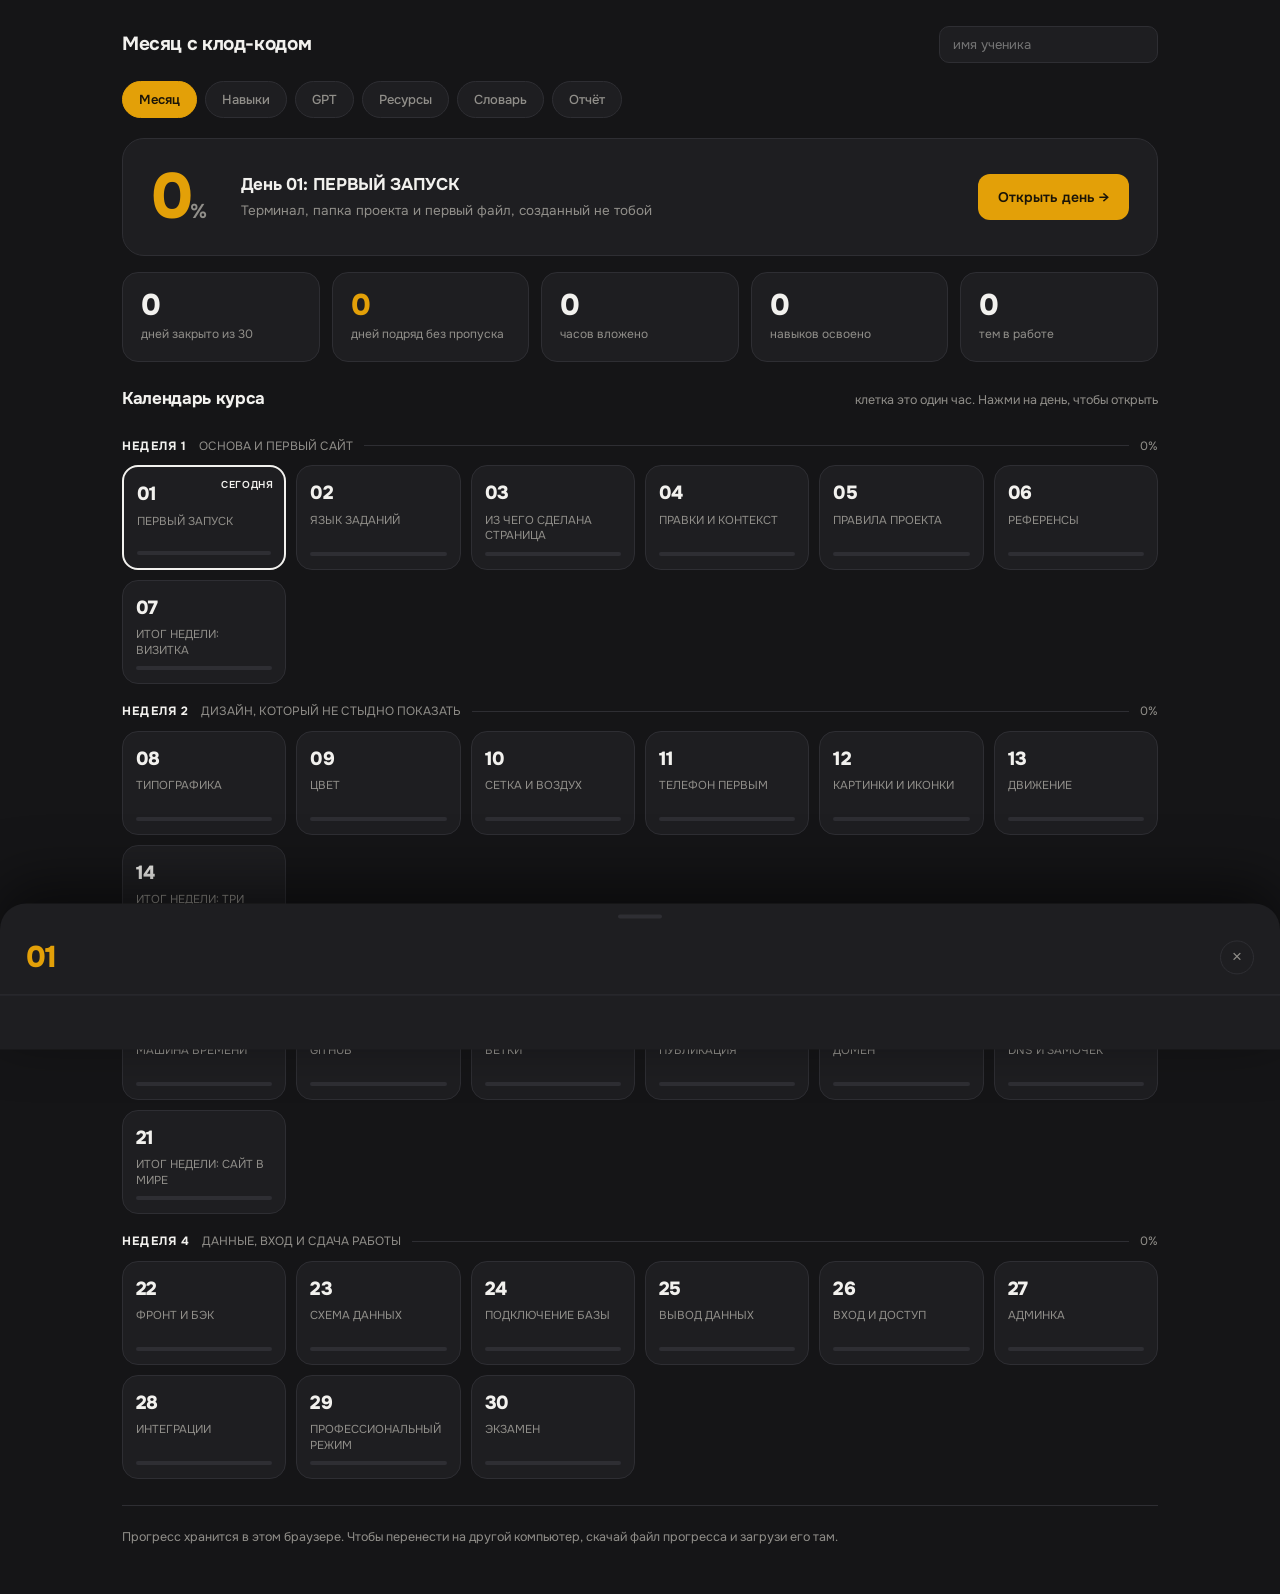
==== index.html @ 1808fb8f "Школа клод-кода: трекер месяца, панель учителя, подключение базы Co-Authored-By: Claude Opus 5 (1M c" ====
<!DOCTYPE html>
<html lang="ru">
<head>
<meta charset="utf-8">
<meta name="viewport" content="width=device-width, initial-scale=1">
<title>Школа клод-кода: месяц по часу в день</title>
<link rel="preconnect" href="https://fonts.gstatic.com" crossorigin>
<link href="https://fonts.googleapis.com/css2?family=Onest:wght@400;500;600;700;800&family=IBM+Plex+Mono:wght@400;500&display=swap" rel="stylesheet">
<link rel="stylesheet" href="css/tracker.css">
</head>
<body>

<div class="wrap">
  <header>
    <h1>Месяц с клод-кодом</h1>
    <span class="sync" id="syncState"></span>
    <span class="who"><input id="who" placeholder="имя ученика"></span>
    <button class="btn" id="btnExit" style="display:none;margin:0">Выйти</button>
  </header>

  <nav>
    <button data-go="month" class="on">Месяц</button>
    <button data-go="skills">Навыки</button>
    <button data-go="gpt">GPT</button>
    <button data-go="res">Ресурсы</button>
    <button data-go="gloss">Словарь</button>
    <button data-go="report">Отчёт</button>
  </nav>

  <section class="on" id="v-month">
    <div class="hero">
      <div class="big" id="bigPct">0<small>%</small></div>
      <div class="txt"><h3 id="heroT">Начни с первого дня</h3><p id="heroP"></p></div>
      <button class="cta" id="ctaBtn">Открыть день →</button>
    </div>

    <div class="tiles">
      <div class="tile"><b id="tDone">0</b><span>дней закрыто из 30</span></div>
      <div class="tile hot"><b id="tStreak">0</b><span>дней подряд без пропуска</span></div>
      <div class="tile"><b id="tHours">0</b><span>часов вложено</span></div>
      <div class="tile"><b id="tSkills">0</b><span>навыков освоено</span></div>
      <div class="tile"><b id="tLearn">0</b><span>тем в работе</span></div>
    </div>

    <div class="sec-head"><h2>Календарь курса</h2><span>клетка это один час. Нажми на день, чтобы открыть</span></div>
    <div class="cal" id="cal"></div>
  </section>

  <section id="v-skills">
    <div class="sec-head"><h2>Карта навыков</h2><span>нажми на плашку: не пробовал → учусь → умею</span></div>
    <div id="skills"></div>
  </section>

  <section id="v-gpt">
    <div class="sec-head"><h2>Работа с GPT</h2><span>GPT придумывает и объясняет, Claude Code делает файлы</span></div>
    <div id="gpt"></div>
  </section>

  <section id="v-res">
    <div class="sec-head"><h2>Ресурсы</h2><span>где брать дизайн, компоненты, шрифты, домены и базы</span></div>
    <div id="res"></div>
  </section>

  <section id="v-gloss">
    <div class="sec-head"><h2>Словарь</h2><span>80 профессиональных слов простыми объяснениями</span></div>
    <input class="search" id="gSearch" placeholder="искать: домен, база, деплой...">
    <div id="gloss"></div>
  </section>

  <section id="v-report">
    <div class="sec-head"><h2>Отчёт учителю</h2><span>скопируй и отправь в переписку</span></div>
    <div style="margin-bottom:16px">
      <button class="btn acc" id="btnCopy">Скопировать отчёт</button>
      <button class="btn" id="btnSave">Скачать прогресс</button>
      <label class="btn" style="display:inline-block">Загрузить прогресс
        <input type="file" id="fileLoad" accept="application/json" style="display:none"></label>
      <button class="btn" id="btnReset">Сбросить</button>
    </div>
    <div class="report" id="reportBox"></div>
  </section>

  <footer>Прогресс хранится в этом браузере. Чтобы перенести на другой компьютер, скачай файл прогресса и загрузи его там.</footer>
</div>

<div class="veil" id="veil"></div>
<div class="sheet" id="sheet">
  <div class="grab"></div>
  <div class="sh-head">
    <div class="n" id="shN">01</div>
    <div><h3 id="shT"></h3><p id="shL"></p></div>
    <button id="shClose">×</button>
  </div>
  <div class="sh-body" id="shB"></div>
</div>

<div class="gate" id="gate">
  <div class="gate-box">
    <div class="gate-num">30</div>
    <h2>Школа клод-кода</h2>
    <p>Месяц по одному часу в день. Введи код приглашения, который дал учитель, и продолжай с того места, где остановился.</p>
    <input id="codeInput" placeholder="код приглашения" autocomplete="off" spellcheck="false">
    <button class="btn acc" id="codeBtn" style="width:100%;margin:0">Войти</button>
    <div class="gate-err" id="codeErr"></div>
    <div class="gate-alt"><button id="localBtn">Заниматься без кода, только на этом компьютере</button></div>
  </div>
</div>

<script src="js/config.js"></script>
<script src="js/course.js"></script>
<script src="js/store.js"></script>
<script src="js/supa.js"></script>
<script src="js/tracker.js"></script>
</body>
</html>
---- css/tracker.css ----
/* ТРЕКЕР МЕСЯЦА · палитра «Уголь» */
:root{
  --bg:#151517; --bg2:#101012; --card:#1e1e21; --card2:#252529;
  --ink:#f2f1ee; --dim:#918f8a; --line:#2e2e33;
  --acc:#e3a008; --acc-soft:#3a2f14; --on:#1a1408;
  --f1:#26251f; --f2:#3b3524; --f3:#5c4f24;
  --warn:#e3a008; --bad:#e06c4f;
}
*{box-sizing:border-box;margin:0;padding:0}
body{background:var(--bg);color:var(--ink);font-family:Onest,system-ui,sans-serif;font-size:15px;line-height:1.55}
.wrap{max-width:1080px;margin:0 auto;padding:0 22px}
a{color:inherit}

header{padding:26px 0 18px;display:flex;align-items:center;gap:16px;flex-wrap:wrap}
header h1{font-size:19px;font-weight:700;letter-spacing:-0.02em}
header .who{margin-left:auto}
header input{font-family:Onest;font-size:13px;border:1px solid var(--line);border-radius:10px;padding:9px 13px;background:var(--card);color:var(--ink);outline:none;min-width:180px}
header input:focus{border-color:var(--acc)}

nav{display:flex;gap:8px;flex-wrap:wrap;margin-bottom:20px}
nav button{font-family:Onest;font-size:13px;font-weight:500;padding:9px 16px;border:1px solid var(--line);background:var(--card);color:var(--dim);border-radius:999px;cursor:pointer}
nav button:hover{color:var(--ink)}
nav button.on{background:var(--acc);border-color:var(--acc);color:var(--on);font-weight:600}

section{display:none}
section.on{display:block}
.sec-head{margin:6px 0 16px;display:flex;align-items:baseline;justify-content:space-between;gap:16px;flex-wrap:wrap}
.sec-head h2{font-size:17px;font-weight:700;letter-spacing:-0.02em}
.sec-head span{font-size:12.5px;color:var(--dim)}

/* ГЛАВНЫЙ БЛОК */
.hero{background:var(--card);border:1px solid var(--line);border-radius:22px;padding:26px 28px;margin-bottom:16px;display:flex;gap:34px;align-items:center;flex-wrap:wrap}
.hero .big{font-size:64px;font-weight:800;letter-spacing:-0.05em;line-height:1;color:var(--acc)}
.hero .big small{font-size:20px;color:var(--dim);font-weight:600;letter-spacing:0}
.hero .txt h3{font-size:17px;font-weight:700;letter-spacing:-0.02em;margin-bottom:3px}
.hero .txt p{font-size:13.5px;color:var(--dim);max-width:430px}
.hero .cta{margin-left:auto;background:var(--acc);color:var(--on);border:none;border-radius:12px;padding:14px 20px;font-family:Onest;font-size:14px;font-weight:600;cursor:pointer}
.hero .cta:hover{filter:brightness(1.1)}

.tiles{display:grid;grid-template-columns:repeat(auto-fit,minmax(150px,1fr));gap:12px;margin-bottom:24px}
.tile{background:var(--card);border:1px solid var(--line);border-radius:16px;padding:16px 18px}
.tile b{display:block;font-size:30px;font-weight:800;letter-spacing:-0.04em;line-height:1.1}
.tile span{font-size:12px;color:var(--dim)}
.tile.hot b{color:var(--acc)}

/* КАЛЕНДАРЬ */
.cal{display:grid;grid-template-columns:repeat(6,1fr);gap:10px;margin-bottom:26px}
.cell{background:var(--card);border:1px solid var(--line);border-radius:16px;padding:13px;min-height:104px;cursor:pointer;display:flex;flex-direction:column;position:relative;transition:.15s}
.cell:hover{transform:translateY(-2px);border-color:var(--dim)}
.cell .n{font-size:19px;font-weight:800;letter-spacing:-0.03em}
.cell .t{font-size:11.5px;color:var(--dim);line-height:1.35;margin-top:4px;flex:1}
.cell .p{height:4px;background:var(--line);border-radius:3px;overflow:hidden;margin-top:8px}
.cell .p i{display:block;height:100%;background:var(--acc);border-radius:3px}
.cell.f1{background:var(--f1)}
.cell.f2{background:var(--f2)}
.cell.f3{background:var(--f3)}
.cell.full{background:var(--acc);border-color:var(--acc);color:var(--on)}
.cell.full .t{color:rgba(26,20,8,.72)}
.cell.full .p{background:rgba(26,20,8,.22)}
.cell.full .p i{background:var(--on)}
.cell.today{border:2px solid var(--ink)}
.cell .badge{position:absolute;top:10px;right:11px;font-size:10px;font-weight:600;color:var(--dim);text-transform:uppercase;letter-spacing:.06em}
.cell.today .badge{color:var(--ink)}
.cell.full .badge{color:var(--on)}
.wk{grid-column:1/-1;display:flex;align-items:center;gap:11px;margin-top:8px}
.wk b{font-size:12px;font-weight:700;letter-spacing:.1em;text-transform:uppercase}
.wk span{font-size:12px;color:var(--dim)}
.wk i{flex:1;height:1px;background:var(--line)}

/* ШТОРКА ДНЯ */
.sheet{position:fixed;left:0;right:0;bottom:0;max-height:88vh;background:var(--card);border-radius:26px 26px 0 0;box-shadow:0 -18px 60px rgba(0,0,0,.55);transform:translateY(102%);transition:transform .34s cubic-bezier(.22,.7,.25,1);z-index:60;display:flex;flex-direction:column}
.sheet.on{transform:none}
.sheet .grab{width:44px;height:4px;background:var(--line);border-radius:3px;margin:11px auto 0}
.sh-head{padding:16px 26px 14px;border-bottom:1px solid var(--line);display:flex;align-items:center;gap:14px}
.sh-head .n{font-size:30px;font-weight:800;letter-spacing:-0.04em;color:var(--acc)}
.sh-head h3{font-size:17px;font-weight:700;letter-spacing:-0.02em}
.sh-head p{font-size:13px;color:var(--dim)}
.sh-head button{margin-left:auto;border:1px solid var(--line);background:none;width:34px;height:34px;border-radius:50%;font-size:17px;cursor:pointer;color:var(--dim)}
.sh-body{overflow-y:auto;padding:20px 26px 34px}
h4.lbl{font-size:11.5px;letter-spacing:.14em;text-transform:uppercase;color:var(--dim);margin:20px 0 10px}
h4.lbl:first-child{margin-top:0}
.learn{display:grid;grid-template-columns:repeat(auto-fill,minmax(250px,1fr));gap:10px}
.learn div{background:var(--card2);border-radius:13px;padding:12px 14px}
.learn b{display:block;font-size:13px;font-weight:600;margin-bottom:3px}
.learn span{font-size:12.5px;color:var(--dim)}
.step{display:flex;gap:12px;align-items:flex-start;padding:12px 14px;border:1px solid var(--line);border-radius:13px;margin-bottom:8px;cursor:pointer}
.step:hover{background:var(--card2)}
.step .bx{width:21px;height:21px;border-radius:7px;border:1.5px solid var(--line);flex:0 0 21px;display:flex;align-items:center;justify-content:center;font-size:13px;color:var(--on)}
.step.on .bx{background:var(--acc);border-color:var(--acc)}
.step.on span{color:var(--dim);text-decoration:line-through}
.gpt{background:var(--acc-soft);border-left:4px solid var(--acc);border-radius:0 14px 14px 0;padding:15px 17px;font-size:13.5px}
.gpt b{display:block;font-size:11px;letter-spacing:.14em;text-transform:uppercase;color:var(--acc);margin-bottom:6px}
.sk{display:flex;align-items:center;gap:12px;padding:10px 0;border-bottom:1px solid var(--line)}
.sk p{flex:1;font-size:13.5px}
.sk button{font-family:Onest;font-size:11.5px;font-weight:600;padding:7px 13px;border-radius:999px;border:1px solid var(--line);background:none;color:var(--dim);cursor:pointer;min-width:118px}
.sk button[data-v="1"]{background:var(--acc-soft);border-color:var(--acc);color:var(--acc)}
.sk button[data-v="2"]{background:var(--acc);border-color:var(--acc);color:var(--on)}
textarea{width:100%;margin-top:8px;border:1px solid var(--line);border-radius:13px;padding:13px;font-family:Onest;font-size:13.5px;min-height:82px;resize:vertical;background:var(--bg2);color:var(--ink)}
textarea:focus{outline:none;border-color:var(--acc)}
.veil{position:fixed;inset:0;background:rgba(0,0,0,.6);opacity:0;pointer-events:none;transition:.3s;z-index:50}
.veil.on{opacity:1;pointer-events:auto}

/* НАВЫКИ */
.skgroup{margin-bottom:24px}
.skgroup h3{font-size:13px;font-weight:700;letter-spacing:.08em;text-transform:uppercase;color:var(--dim);margin-bottom:10px;display:flex;gap:10px;align-items:center}
.skgroup h3 i{flex:1;height:1px;background:var(--line)}
.skday{background:var(--card);border:1px solid var(--line);border-radius:16px;padding:14px 18px;margin-bottom:10px}
.skday em{font-style:normal;font-size:12px;color:var(--dim);display:block;margin-bottom:6px}
.skday .sk:last-child{border-bottom:none;padding-bottom:0}

/* КАРТОЧКИ КОНТЕНТА */
.cards{display:grid;grid-template-columns:repeat(auto-fill,minmax(300px,1fr));gap:12px;margin-bottom:26px}
.rc{background:var(--card);border:1px solid var(--line);border-radius:16px;padding:15px 17px;text-decoration:none;display:block;transition:.15s}
.rc:hover{border-color:var(--acc);transform:translateY(-2px)}
.rc b{display:block;font-size:14px;font-weight:600;margin-bottom:2px}
.rc .u{font-size:11px;color:var(--acc);margin-bottom:7px;word-break:break-all}
.rc p{font-size:12.5px;color:var(--dim);line-height:1.5}
.grouphead{font-size:13px;font-weight:700;letter-spacing:.06em;text-transform:uppercase;margin:0 0 12px;display:flex;gap:10px;align-items:center}
.grouphead i{flex:1;height:1px;background:var(--line)}

.pcard{background:var(--card);border:1px solid var(--line);border-radius:16px;padding:17px 19px;margin-bottom:12px}
.pcard b{display:block;font-size:15px;font-weight:600;margin-bottom:4px}
.pcard .d{font-size:12.5px;color:var(--dim);margin-bottom:11px}
.pcard pre{background:var(--bg2);border:1px solid var(--line);border-radius:12px;padding:14px;font-family:"IBM Plex Mono",ui-monospace,monospace;font-size:12.5px;line-height:1.6;white-space:pre-wrap;color:var(--ink);margin-bottom:11px}
.btn{font-family:Onest;font-size:12.5px;font-weight:600;padding:10px 16px;border-radius:999px;border:1px solid var(--line);background:var(--card);color:var(--ink);cursor:pointer;margin-right:8px;margin-bottom:8px}
.btn:hover{border-color:var(--acc);color:var(--acc)}
.btn.acc{background:var(--acc);border-color:var(--acc);color:var(--on)}
.btn.acc:hover{color:var(--on);filter:brightness(1.1)}

input.search{width:100%;font-family:Onest;font-size:14.5px;padding:14px 17px;border:1px solid var(--line);border-radius:14px;background:var(--card);color:var(--ink);margin-bottom:16px;outline:none}
input.search:focus{border-color:var(--acc)}
.gterm{background:var(--card);border:1px solid var(--line);border-radius:14px;padding:13px 16px}
.gterm b{display:block;font-size:13.5px;font-weight:600;margin-bottom:3px}
.gterm span{font-size:12.5px;color:var(--dim)}

.report{background:var(--card);border:1px solid var(--line);border-radius:18px;padding:20px 22px;margin-bottom:14px}
.report pre{font-family:"IBM Plex Mono",ui-monospace,monospace;font-size:12.5px;line-height:1.65;white-space:pre-wrap;color:var(--dim);max-height:420px;overflow-y:auto}
.empty{border:1px dashed var(--line);border-radius:16px;padding:26px;text-align:center;color:var(--dim);font-size:13px}
footer{padding:22px 0 46px;font-size:12.5px;color:var(--dim);border-top:1px solid var(--line);margin-top:26px}

@media (max-width:860px){ .cal{grid-template-columns:repeat(3,1fr)} }
@media (max-width:520px){ .cal{grid-template-columns:repeat(2,1fr)} .hero .big{font-size:48px} .hero .cta{margin-left:0;width:100%} }

/* ВХОД ПО КОДУ */
.gate{position:fixed;inset:0;background:var(--bg);z-index:90;display:flex;align-items:center;justify-content:center;padding:24px}
.gate.off{display:none}
.gate-box{width:100%;max-width:420px;background:var(--card);border:1px solid var(--line);border-radius:24px;padding:34px 32px;text-align:center}
.gate-num{font-size:58px;font-weight:800;letter-spacing:-0.05em;line-height:1;color:var(--acc);margin-bottom:10px}
.gate-box h2{font-size:22px;font-weight:700;letter-spacing:-0.03em;margin-bottom:10px}
.gate-box p{font-size:13.5px;color:var(--dim);margin-bottom:22px}
.gate-box input{width:100%;font-family:"IBM Plex Mono",monospace;font-size:17px;letter-spacing:.12em;text-align:center;text-transform:uppercase;padding:15px;border:1px solid var(--line);border-radius:14px;background:var(--bg2);color:var(--ink);outline:none;margin-bottom:12px}
.gate-box input:focus{border-color:var(--acc)}
.gate-err{font-size:12.5px;color:var(--bad);min-height:18px;margin-top:10px}
.gate-alt{margin-top:16px;border-top:1px solid var(--line);padding-top:16px}
.gate-alt button{background:none;border:none;color:var(--dim);font-family:Onest;font-size:12.5px;cursor:pointer;text-decoration:underline}
.gate-alt button:hover{color:var(--ink)}

.sync{font-size:11.5px;color:var(--dim);padding:6px 12px;border:1px solid var(--line);border-radius:999px}
.sync.wait{color:var(--acc)}
.sync.ok{color:var(--dim)}
.sync.bad{color:var(--bad);border-color:var(--bad)}
.sync:empty{display:none}

/* ПАНЕЛЬ УЧИТЕЛЯ */
.st-row{background:var(--card);border:1px solid var(--line);border-radius:18px;margin-bottom:12px;overflow:hidden}
.st-head{display:flex;align-items:center;gap:18px;padding:18px 22px;cursor:pointer}
.st-head:hover{background:var(--card2)}
.st-head .pct{font-size:30px;font-weight:800;letter-spacing:-0.04em;color:var(--acc);min-width:74px}
.st-head .who b{display:block;font-size:16px;font-weight:600}
.st-head .who span{font-size:12.5px;color:var(--dim)}
.st-head .meta{margin-left:auto;text-align:right;font-size:12.5px;color:var(--dim)}
.st-head .meta b{display:block;color:var(--ink);font-size:13.5px;font-weight:600}
.st-bar{height:5px;background:var(--line)}
.st-bar i{display:block;height:100%;background:var(--acc)}
.st-body{display:none;padding:18px 22px 22px;border-top:1px solid var(--line)}
.st-row.open .st-body{display:block}
.st-note{background:var(--bg2);border-left:3px solid var(--acc);border-radius:0 12px 12px 0;padding:12px 15px;margin-bottom:9px}
.st-note b{display:block;font-size:12.5px;color:var(--acc);margin-bottom:4px}
.st-note span{font-size:13px;color:var(--ink)}
.st-learn{display:flex;flex-wrap:wrap;gap:8px}
.st-learn span{font-size:12.5px;padding:7px 12px;border:1px solid var(--acc);border-radius:999px;color:var(--acc)}
.addbox{background:var(--card);border:1px solid var(--line);border-radius:18px;padding:18px 22px;margin-bottom:20px;display:flex;gap:10px;flex-wrap:wrap;align-items:center}
.addbox input{font-family:Onest;font-size:13.5px;padding:11px 14px;border:1px solid var(--line);border-radius:12px;background:var(--bg2);color:var(--ink);outline:none}
.addbox input:focus{border-color:var(--acc)}
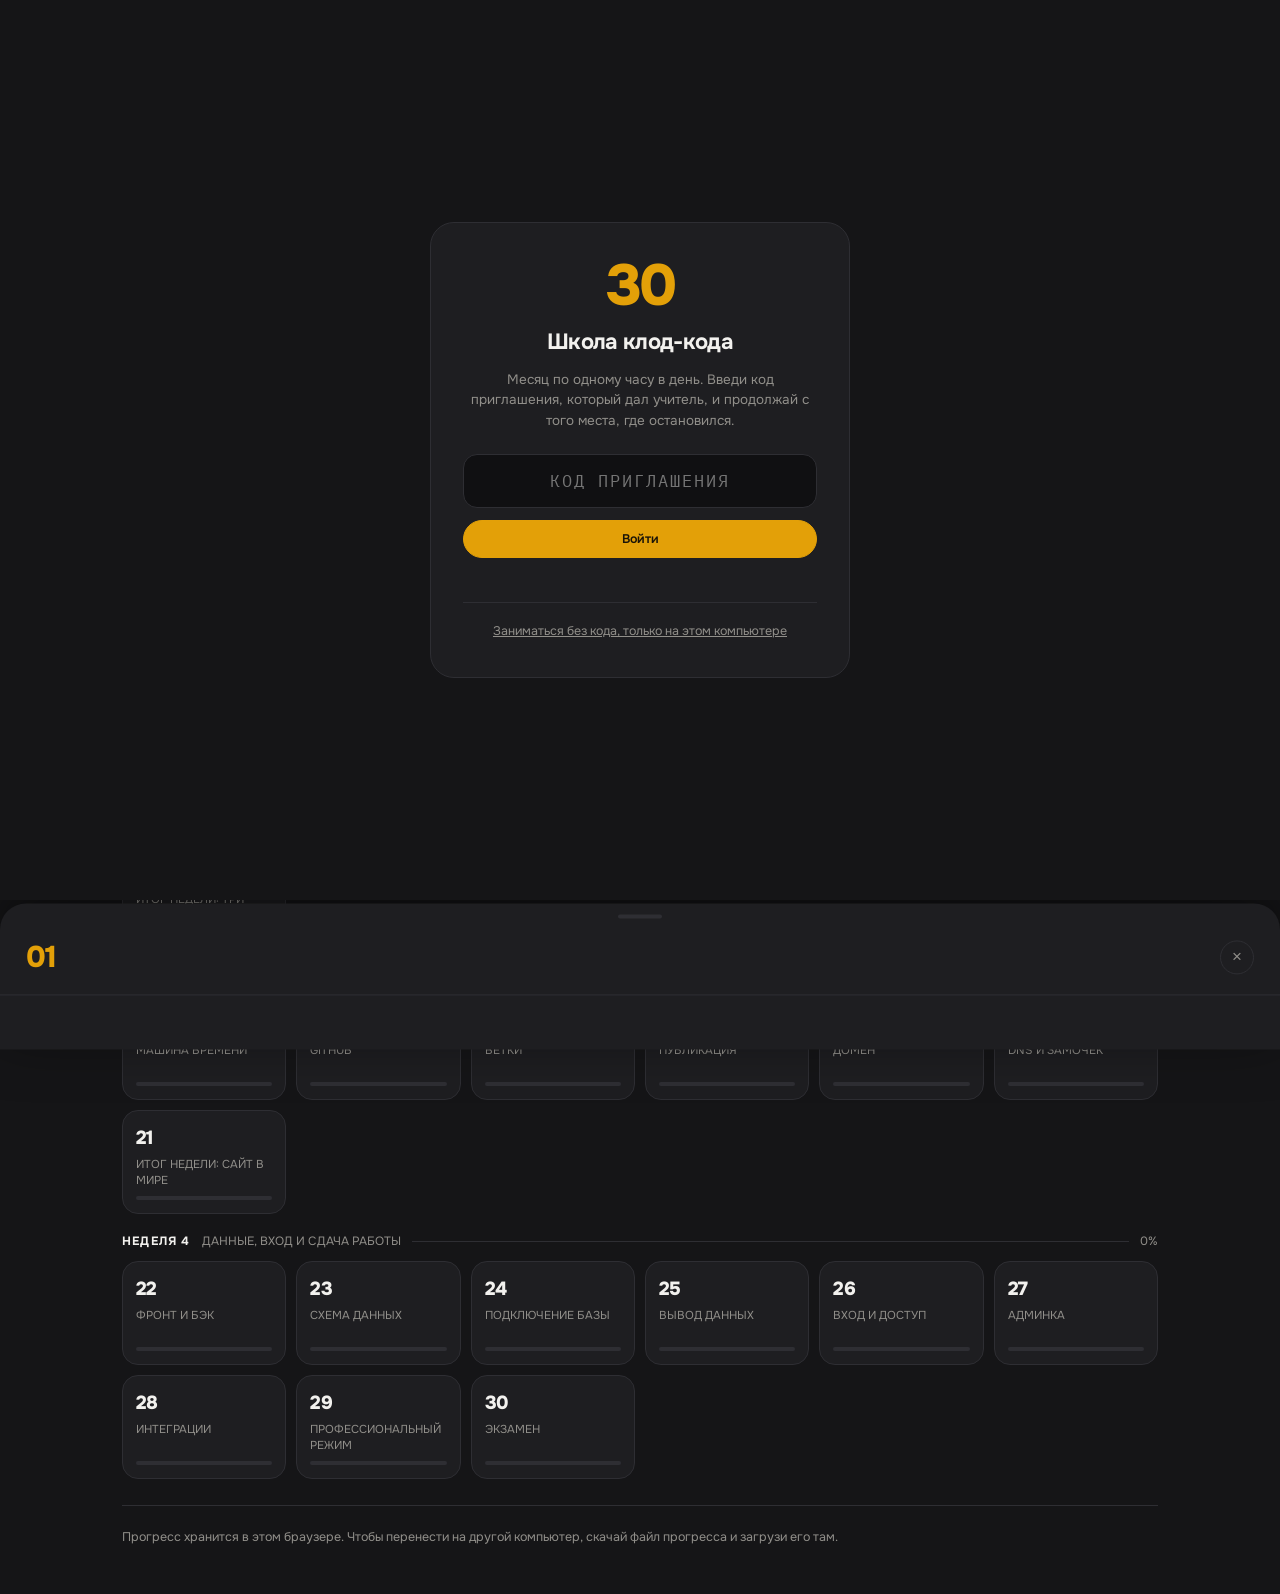
==== commit eb128c99: "Версии файлов в ссылках, чтобы браузер не показывал устаревшую версию Co-Authored-By: Claude Opus 5 " ====
--- a/index.html
+++ b/index.html
@@ -6,7 +6,7 @@
 <title>Школа клод-кода: месяц по часу в день</title>
 <link rel="preconnect" href="https://fonts.gstatic.com" crossorigin>
 <link href="https://fonts.googleapis.com/css2?family=Onest:wght@400;500;600;700;800&family=IBM+Plex+Mono:wght@400;500&display=swap" rel="stylesheet">
-<link rel="stylesheet" href="css/tracker.css">
+<link rel="stylesheet" href="css/tracker.css?v=2">
 </head>
 <body>
 
@@ -105,10 +105,10 @@
   </div>
 </div>
 
-<script src="js/config.js"></script>
-<script src="js/course.js"></script>
-<script src="js/store.js"></script>
-<script src="js/supa.js"></script>
-<script src="js/tracker.js"></script>
+<script src="js/config.js?v=2"></script>
+<script src="js/course.js?v=2"></script>
+<script src="js/store.js?v=2"></script>
+<script src="js/supa.js?v=2"></script>
+<script src="js/tracker.js?v=2"></script>
 </body>
 </html>
